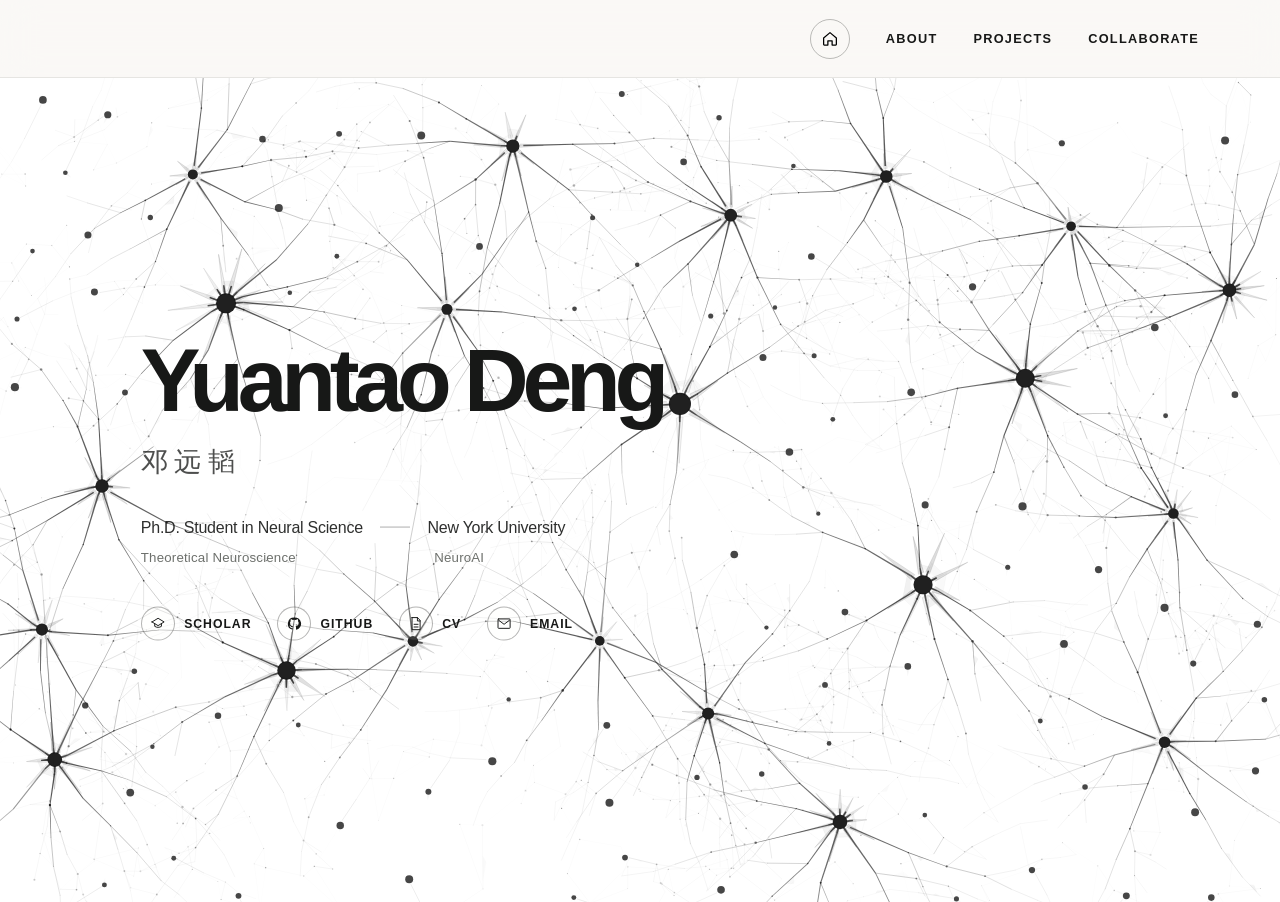
==== docs/index.html @ fa027fdd "Publish personal academic website" ====
<!DOCTYPE html>
<html xmlns="http://www.w3.org/1999/xhtml" lang="en" xml:lang="en"><head>

<meta charset="utf-8">
<meta name="generator" content="quarto-1.10.18">

<meta name="viewport" content="width=device-width, initial-scale=1.0, user-scalable=yes">

<meta name="description" content="The personal website of Yuantao Deng.">

<title>Yuantao Deng</title>
<style>
/* Default styles provided by pandoc.
** See https://pandoc.org/MANUAL.html#variables-for-html for config info.
*/
span.smallcaps{font-variant: small-caps;}
div.columns{display: flex; gap: 1.5em;}
div.column{flex: auto;}
@media screen {
div.columns{gap: min(4vw, 1.5em);}
div.column{overflow-x: auto;}
}
div.hanging-indent{margin-left: 1.5em; text-indent: -1.5em;}
ul.task-list{list-style: none;}
ul.task-list li input[type="checkbox"] {
  width: 0.8em;
  margin: 0 0.8em 0.2em -1em; /* quarto-specific, see https://github.com/quarto-dev/quarto-cli/issues/4556 */ 
  vertical-align: middle;
}
</style>


<script src="site_libs/quarto-nav/quarto-nav.js"></script>
<script src="site_libs/clipboard/clipboard.min.js"></script>
<script src="site_libs/quarto-html/quarto.js" type="module"></script>
<script src="site_libs/quarto-html/tabsets/tabsets.js" type="module"></script>
<script src="site_libs/quarto-html/popper.min.js"></script>
<script src="site_libs/quarto-html/tippy.umd.min.js"></script>
<script src="site_libs/quarto-html/anchor.min.js"></script>
<link href="site_libs/quarto-html/tippy.css" rel="stylesheet">
<link href="site_libs/quarto-html/quarto-syntax-highlighting-64a204ab8560d761af7679ceaba22944.css" rel="stylesheet" id="quarto-text-highlighting-styles">
<script src="site_libs/bootstrap/bootstrap.min.js"></script>
<link href="site_libs/bootstrap/bootstrap-icons.css" rel="stylesheet">
<link href="site_libs/bootstrap/bootstrap-172ba59bd5e0b52282274ba0c0cc16fc.min.css" rel="stylesheet" append-hash="true" id="quarto-bootstrap" data-mode="light">
<script id="quarto-search-options" type="application/json">{
  "language": {
    "search-no-results-text": "No results",
    "search-matching-documents-text": "matching documents",
    "search-copy-link-title": "Copy link to search",
    "search-hide-matches-text": "Hide additional matches",
    "search-more-match-text": "more match in this document",
    "search-more-matches-text": "more matches in this document",
    "search-clear-button-title": "Clear",
    "search-text-placeholder": "",
    "search-detached-cancel-button-title": "Cancel",
    "search-submit-button-title": "Submit",
    "search-label": "Search"
  }
}</script>
<style>html{ scroll-behavior: smooth; }</style>


<link rel="stylesheet" href="styles.css">
</head>

<body class="nav-fixed home-page quarto-light">

<div id="quarto-search-results"></div>
  <header id="quarto-header" class="headroom fixed-top">
    <nav class="navbar navbar-expand-lg " data-bs-theme="dark">
      <div class="navbar-container container-fluid">
      <div class="navbar-brand-container mx-auto">
    <a class="navbar-brand" href="./index.html">
    <span class="navbar-title">Home</span>
    </a>
  </div>
          <button class="navbar-toggler" type="button" data-bs-toggle="collapse" data-bs-target="#navbarCollapse" aria-controls="navbarCollapse" role="menu" aria-expanded="false" aria-label="Toggle navigation" onclick="if (window.quartoToggleHeadroom) { window.quartoToggleHeadroom(); }">
  <span class="navbar-toggler-icon"></span>
</button>
          <div class="collapse navbar-collapse" id="navbarCollapse">
            <ul class="navbar-nav navbar-nav-scroll ms-auto">
  <li class="nav-item">
    <a class="nav-link active" href="./index.html" aria-current="page"> <i class="bi bi-house" role="img" aria-label="Home">
</i> 
<span class="menu-text">Yuantao Deng</span></a>
  </li>  
  <li class="nav-item">
    <a class="nav-link" href="./about.html"> 
<span class="menu-text">About</span></a>
  </li>  
  <li class="nav-item">
    <a class="nav-link" href="./projects.html"> 
<span class="menu-text">Projects</span></a>
  </li>  
  <li class="nav-item">
    <a class="nav-link" href="./contact.html"> 
<span class="menu-text">Collaborate</span></a>
  </li>  
</ul>
          </div> <!-- /navcollapse -->
            <div class="quarto-navbar-tools">
</div>
      </div> <!-- /container-fluid -->
    </nav>
</header>
<!-- content -->
<div id="quarto-content" class="quarto-container page-columns page-rows-contents page-layout-full page-navbar">
<!-- sidebar -->
<!-- margin-sidebar -->
    
<!-- main -->
<main class="content page-columns page-full column-body" id="quarto-document-content">

<header id="title-block-header" class="quarto-title-block default">
<div class="quarto-title">
<h1 class="title">Yuantao Deng</h1>
</div>

<div>
  <div class="description">
    The personal website of Yuantao Deng.
  </div>
</div>


<div class="quarto-title-meta column-body">

    
  
    
  </div>
  


</header>


<div class="home-stage column-screen">
<canvas id="neural-field" class="neural-field" aria-hidden="true"></canvas>

<div class="neural-vignette" aria-hidden="true"></div>
<div class="home-copy">
<h1 class="home-name">
  <span class="home-name__latin">Yuantao Deng</span>
  <span class="home-name__han" lang="zh-Hans">邓远韬</span>
</h1>

<div class="home-affiliation" aria-label="Academic affiliation">
  <span>Ph.D. Student in Neural Science</span>
  <span class="home-affiliation__divider" aria-hidden="true"></span>
  <span>New York University</span>
</div>

<p class="home-interests">
  <span class="home-interests__primary">Theoretical Neuroscience</span>
  <span class="home-interests__dot" aria-hidden="true">·</span>
  <span class="home-interests__secondary">NeuroAI</span>
</p>

<nav class="home-links" aria-label="Academic links">
  <a class="home-link" href="https://scholar.google.com/citations?user=LLRcPywAAAAJ&amp;hl=en" target="_blank" rel="noopener noreferrer" aria-label="Google Scholar">
    <span class="home-link__icon" aria-hidden="true">
      <svg viewbox="0 0 24 24" role="img">
        <path d="M3 9.5 12 4l9 5.5-9 5.5L3 9.5Z"></path>
        <path d="M7 12.2V16c2.7 2 7.3 2 10 0v-3.8"></path>
      </svg>
    </span>
    <span class="home-link__label">Scholar</span>
  </a>

  <a class="home-link home-link--github" href="https://github.com/YuantaoDeng" target="_blank" rel="noopener noreferrer" aria-label="GitHub">
    <span class="home-link__icon" aria-hidden="true">
      <svg viewbox="0 0 24 24" role="img">
        <path d="M12 2.8a9.3 9.3 0 0 0-2.9 18.1c.5.1.7-.2.7-.5v-1.8c-2.8.6-3.4-1.2-3.4-1.2-.5-1.2-1.1-1.5-1.1-1.5-.9-.6.1-.6.1-.6 1 0 1.6 1.1 1.6 1.1.9 1.6 2.4 1.1 2.9.9.1-.7.4-1.1.7-1.4-2.2-.3-4.6-1.1-4.6-4.9 0-1.1.4-2 1-2.7-.1-.3-.4-1.3.1-2.7 0 0 .8-.3 2.8 1a9.4 9.4 0 0 1 5 0c1.9-1.3 2.8-1 2.8-1 .5 1.4.2 2.4.1 2.7.7.7 1 1.6 1 2.7 0 3.8-2.3 4.6-4.6 4.9.4.3.7 1 .7 1.9v2.7c0 .3.2.6.7.5A9.3 9.3 0 0 0 12 2.8Z"></path>
      </svg>
    </span>
    <span class="home-link__label">GitHub</span>
  </a>

  <a class="home-link" href="assets/CV.pdf" target="_blank" rel="noopener noreferrer" aria-label="Curriculum Vitae">
    <span class="home-link__icon" aria-hidden="true">
      <svg viewbox="0 0 24 24" role="img">
        <path d="M6 3h8l4 4v14H6V3Z"></path>
        <path d="M14 3v5h4"></path>
        <path d="M9 13h6M9 17h6"></path>
      </svg>
    </span>
    <span class="home-link__label">CV</span>
  </a>

  <a class="home-link" href="mailto:yd3476@nyu.edu" aria-label="Email Yuantao Deng">
    <span class="home-link__icon" aria-hidden="true">
      <svg viewbox="0 0 24 24" role="img">
        <rect x="3" y="5" width="18" height="14" rx="1"></rect>
        <path d="m4 7 8 6 8-6"></path>
      </svg>
    </span>
    <span class="home-link__label">Email</span>
  </a>
</nav>
</div>
<script src="assets/neural-field.js"></script>
</div>



</main> <!-- /main -->
<script id="quarto-html-after-body" type="application/javascript">
  window.document.addEventListener("DOMContentLoaded", function (event) {
    const icon = "";
    const anchorJS = new window.AnchorJS();
    anchorJS.options = {
      placement: 'right',
      icon: icon
    };
    anchorJS.add('.anchored');
    const isCodeAnnotation = (el) => {
      for (const clz of el.classList) {
        if (clz.startsWith('code-annotation-')) {                     
          return true;
        }
      }
      return false;
    }
    const onCopySuccess = function(e) {
      // button target
      const button = e.trigger;
      // don't keep focus
      button.blur();
      // flash "checked"
      button.classList.add('code-copy-button-checked');
      var currentTitle = button.getAttribute("title");
      button.setAttribute("title", "Copied!");
      let tooltip;
      if (window.bootstrap) {
        button.setAttribute("data-bs-toggle", "tooltip");
        button.setAttribute("data-bs-placement", "left");
        button.setAttribute("data-bs-title", "Copied!");
        tooltip = new bootstrap.Tooltip(button, 
          { trigger: "manual", 
            customClass: "code-copy-button-tooltip",
            offset: [0, -8]});
        tooltip.show();    
      }
      setTimeout(function() {
        if (tooltip) {
          tooltip.hide();
          button.removeAttribute("data-bs-title");
          button.removeAttribute("data-bs-toggle");
          button.removeAttribute("data-bs-placement");
        }
        button.setAttribute("title", currentTitle);
        button.classList.remove('code-copy-button-checked');
      }, 1000);
      // clear code selection
      e.clearSelection();
    }
    const getTextToCopy = function(trigger) {
      const outerScaffold = trigger.parentElement.cloneNode(true);
      const codeEl = outerScaffold.querySelector('code');
      for (const childEl of codeEl.children) {
        if (isCodeAnnotation(childEl)) {
          childEl.remove();
        }
      }
      return codeEl.innerText;
    }
    const clipboard = new window.ClipboardJS('.code-copy-button:not([data-in-quarto-modal])', {
      text: getTextToCopy
    });
    clipboard.on('success', onCopySuccess);
    if (window.document.getElementById('quarto-embedded-source-code-modal')) {
      const clipboardModal = new window.ClipboardJS('.code-copy-button[data-in-quarto-modal]', {
        text: getTextToCopy,
        container: window.document.getElementById('quarto-embedded-source-code-modal')
      });
      clipboardModal.on('success', onCopySuccess);
    }
      var localhostRegex = new RegExp(/^(?:http|https):\/\/localhost\:?[0-9]*\//);
      var mailtoRegex = new RegExp(/^mailto:/);
        var filterRegex = new RegExp('/' + window.location.host + '/');
      var isInternal = (href) => {
          return filterRegex.test(href) || localhostRegex.test(href) || mailtoRegex.test(href);
      }
      // Inspect non-navigation links and adorn them if external
     var links = window.document.querySelectorAll('a[href]:not(.nav-link):not(.navbar-brand):not(.toc-action):not(.sidebar-link):not(.sidebar-item-toggle):not(.pagination-link):not(.no-external):not([aria-hidden]):not(.dropdown-item):not(.quarto-navigation-tool):not(.about-link)');
      for (var i=0; i<links.length; i++) {
        const link = links[i];
        if (!isInternal(link.href)) {
          // undo the damage that might have been done by quarto-nav.js in the case of
          // links that we want to consider external
          if (link.dataset.originalHref !== undefined) {
            link.href = link.dataset.originalHref;
          }
        }
      }
    function tippyHover(el, contentFn, onTriggerFn, onUntriggerFn) {
      const config = {
        allowHTML: true,
        maxWidth: 500,
        delay: 100,
        arrow: false,
        appendTo: function(el) {
            return el.parentElement;
        },
        interactive: true,
        interactiveBorder: 10,
        theme: 'quarto',
        placement: 'bottom-start',
      };
      if (contentFn) {
        config.content = contentFn;
      }
      if (onTriggerFn) {
        config.onTrigger = onTriggerFn;
      }
      if (onUntriggerFn) {
        config.onUntrigger = onUntriggerFn;
      }
      window.tippy(el, config); 
    }
    const noterefs = window.document.querySelectorAll('a[role="doc-noteref"]');
    for (var i=0; i<noterefs.length; i++) {
      const ref = noterefs[i];
      tippyHover(ref, function() {
        // use id or data attribute instead here
        let href = ref.getAttribute('data-footnote-href') || ref.getAttribute('href');
        try { href = new URL(href).hash; } catch {}
        const id = href.replace(/^#\/?/, "");
        const note = window.document.getElementById(id);
        if (note) {
          return note.innerHTML;
        } else {
          return "";
        }
      });
    }
    const xrefs = window.document.querySelectorAll('a.quarto-xref');
    const processXRef = (id, note) => {
      // Strip column container classes
      const stripColumnClz = (el) => {
        el.classList.remove("page-full", "page-columns");
        if (el.children) {
          for (const child of el.children) {
            stripColumnClz(child);
          }
        }
      }
      stripColumnClz(note)
      if (id === null || id.startsWith('sec-')) {
        // Special case sections, only their first couple elements
        const container = document.createElement("div");
        if (note.children && note.children.length > 2) {
          container.appendChild(note.children[0].cloneNode(true));
          for (let i = 1; i < note.children.length; i++) {
            const child = note.children[i];
            if (child.tagName === "P" && child.innerText === "") {
              continue;
            } else {
              container.appendChild(child.cloneNode(true));
              break;
            }
          }
          if (window.Quarto?.typesetMath) {
            window.Quarto.typesetMath(container);
          }
          return container.innerHTML
        } else {
          if (window.Quarto?.typesetMath) {
            window.Quarto.typesetMath(note);
          }
          return note.innerHTML;
        }
      } else {
        // Remove any anchor links if they are present
        const anchorLink = note.querySelector('a.anchorjs-link');
        if (anchorLink) {
          anchorLink.remove();
        }
        if (window.Quarto?.typesetMath) {
          window.Quarto.typesetMath(note);
        }
        if (note.classList.contains("callout")) {
          return note.outerHTML;
        } else {
          return note.innerHTML;
        }
      }
    }
    for (var i=0; i<xrefs.length; i++) {
      const xref = xrefs[i];
      tippyHover(xref, undefined, function(instance) {
        instance.disable();
        let url = xref.getAttribute('href');
        let hash = undefined; 
        if (url.startsWith('#')) {
          hash = url;
        } else {
          try { hash = new URL(url).hash; } catch {}
        }
        if (hash) {
          const id = hash.replace(/^#\/?/, "");
          const note = window.document.getElementById(id);
          if (note !== null) {
            try {
              const html = processXRef(id, note.cloneNode(true));
              instance.setContent(html);
            } finally {
              instance.enable();
              instance.show();
            }
          } else {
            // See if we can fetch this
            fetch(url.split('#')[0])
            .then(res => res.text())
            .then(html => {
              const parser = new DOMParser();
              const htmlDoc = parser.parseFromString(html, "text/html");
              const note = htmlDoc.getElementById(id);
              if (note !== null) {
                const html = processXRef(id, note);
                instance.setContent(html);
              } 
            }).finally(() => {
              instance.enable();
              instance.show();
            });
          }
        } else {
          // See if we can fetch a full url (with no hash to target)
          // This is a special case and we should probably do some content thinning / targeting
          fetch(url)
          .then(res => res.text())
          .then(html => {
            const parser = new DOMParser();
            const htmlDoc = parser.parseFromString(html, "text/html");
            const note = htmlDoc.querySelector('main.content');
            if (note !== null) {
              // This should only happen for chapter cross references
              // (since there is no id in the URL)
              // remove the first header
              if (note.children.length > 0 && note.children[0].tagName === "HEADER") {
                note.children[0].remove();
              }
              const html = processXRef(null, note);
              instance.setContent(html);
            } 
          }).finally(() => {
            instance.enable();
            instance.show();
          });
        }
      }, function(instance) {
      });
    }
        let selectedAnnoteEl;
        const selectorForAnnotation = ( cell, annotation) => {
          let cellAttr = 'data-code-cell="' + cell + '"';
          let lineAttr = 'data-code-annotation="' +  annotation + '"';
          const selector = 'span[' + cellAttr + '][' + lineAttr + ']';
          return selector;
        }
        const selectCodeLines = (annoteEl) => {
          const doc = window.document;
          const targetCell = annoteEl.getAttribute("data-target-cell");
          const targetAnnotation = annoteEl.getAttribute("data-target-annotation");
          const annoteSpan = window.document.querySelector(selectorForAnnotation(targetCell, targetAnnotation));
          const lines = annoteSpan.getAttribute("data-code-lines").split(",");
          const lineIds = lines.map((line) => {
            return targetCell + "-" + line;
          })
          let top = null;
          let height = null;
          let parent = null;
          if (lineIds.length > 0) {
              //compute the position of the single el (top and bottom and make a div)
              const el = window.document.getElementById(lineIds[0]);
              top = el.offsetTop;
              height = el.offsetHeight;
              parent = el.parentElement.parentElement;
            if (lineIds.length > 1) {
              const lastEl = window.document.getElementById(lineIds[lineIds.length - 1]);
              const bottom = lastEl.offsetTop + lastEl.offsetHeight;
              height = bottom - top;
            }
            if (top !== null && height !== null && parent !== null) {
              // cook up a div (if necessary) and position it 
              let div = window.document.getElementById("code-annotation-line-highlight");
              if (div === null) {
                div = window.document.createElement("div");
                div.setAttribute("id", "code-annotation-line-highlight");
                div.style.position = 'absolute';
                parent.appendChild(div);
              }
              div.style.top = top - 2 + "px";
              div.style.height = height + 4 + "px";
              div.style.left = 0;
              let gutterDiv = window.document.getElementById("code-annotation-line-highlight-gutter");
              if (gutterDiv === null) {
                gutterDiv = window.document.createElement("div");
                gutterDiv.setAttribute("id", "code-annotation-line-highlight-gutter");
                gutterDiv.style.position = 'absolute';
                const codeCell = window.document.getElementById(targetCell);
                const gutter = codeCell.querySelector('.code-annotation-gutter');
                gutter.appendChild(gutterDiv);
              }
              gutterDiv.style.top = top - 2 + "px";
              gutterDiv.style.height = height + 4 + "px";
            }
            selectedAnnoteEl = annoteEl;
          }
        };
        const unselectCodeLines = () => {
          const elementsIds = ["code-annotation-line-highlight", "code-annotation-line-highlight-gutter"];
          elementsIds.forEach((elId) => {
            const div = window.document.getElementById(elId);
            if (div) {
              div.remove();
            }
          });
          selectedAnnoteEl = undefined;
        };
          // Handle positioning of the toggle
      window.addEventListener(
        "resize",
        throttle(() => {
          elRect = undefined;
          if (selectedAnnoteEl) {
            selectCodeLines(selectedAnnoteEl);
          }
        }, 10)
      );
      function throttle(fn, ms) {
      let throttle = false;
      let timer;
        return (...args) => {
          if(!throttle) { // first call gets through
              fn.apply(this, args);
              throttle = true;
          } else { // all the others get throttled
              if(timer) clearTimeout(timer); // cancel #2
              timer = setTimeout(() => {
                fn.apply(this, args);
                timer = throttle = false;
              }, ms);
          }
        };
      }
        // Attach click handler to the DT
        const annoteDls = window.document.querySelectorAll('dt[data-target-cell]');
        for (const annoteDlNode of annoteDls) {
          annoteDlNode.addEventListener('click', (event) => {
            const clickedEl = event.target;
            if (clickedEl !== selectedAnnoteEl) {
              unselectCodeLines();
              const activeEl = window.document.querySelector('dt[data-target-cell].code-annotation-active');
              if (activeEl) {
                activeEl.classList.remove('code-annotation-active');
              }
              selectCodeLines(clickedEl);
              clickedEl.classList.add('code-annotation-active');
            } else {
              // Unselect the line
              unselectCodeLines();
              clickedEl.classList.remove('code-annotation-active');
            }
          });
        }
    const findCites = (el) => {
      const parentEl = el.parentElement;
      if (parentEl) {
        const cites = parentEl.dataset.cites;
        if (cites) {
          return {
            el,
            cites: cites.split(' ')
          };
        } else {
          return findCites(el.parentElement)
        }
      } else {
        return undefined;
      }
    };
    var bibliorefs = window.document.querySelectorAll('a[role="doc-biblioref"]');
    for (var i=0; i<bibliorefs.length; i++) {
      const ref = bibliorefs[i];
      const citeInfo = findCites(ref);
      if (citeInfo) {
        tippyHover(citeInfo.el, function() {
          var popup = window.document.createElement('div');
          citeInfo.cites.forEach(function(cite) {
            var citeDiv = window.document.createElement('div');
            citeDiv.classList.add('hanging-indent');
            citeDiv.classList.add('csl-entry');
            var biblioDiv = window.document.getElementById('ref-' + cite);
            if (biblioDiv) {
              citeDiv.innerHTML = biblioDiv.innerHTML;
            }
            popup.appendChild(citeDiv);
          });
          return popup.innerHTML;
        });
      }
    }
  });
  </script>
</div> <!-- /content -->




<script src="site_libs/quarto-html/zenscroll-min.js"></script>
</body></html>
---- docs/site_libs/quarto-html/tippy.css ----
.tippy-box[data-animation=fade][data-state=hidden]{opacity:0}[data-tippy-root]{max-width:calc(100vw - 10px)}.tippy-box{position:relative;background-color:#333;color:#fff;border-radius:4px;font-size:14px;line-height:1.4;white-space:normal;outline:0;transition-property:transform,visibility,opacity}.tippy-box[data-placement^=top]>.tippy-arrow{bottom:0}.tippy-box[data-placement^=top]>.tippy-arrow:before{bottom:-7px;left:0;border-width:8px 8px 0;border-top-color:initial;transform-origin:center top}.tippy-box[data-placement^=bottom]>.tippy-arrow{top:0}.tippy-box[data-placement^=bottom]>.tippy-arrow:before{top:-7px;left:0;border-width:0 8px 8px;border-bottom-color:initial;transform-origin:center bottom}.tippy-box[data-placement^=left]>.tippy-arrow{right:0}.tippy-box[data-placement^=left]>.tippy-arrow:before{border-width:8px 0 8px 8px;border-left-color:initial;right:-7px;transform-origin:center left}.tippy-box[data-placement^=right]>.tippy-arrow{left:0}.tippy-box[data-placement^=right]>.tippy-arrow:before{left:-7px;border-width:8px 8px 8px 0;border-right-color:initial;transform-origin:center right}.tippy-box[data-inertia][data-state=visible]{transition-timing-function:cubic-bezier(.54,1.5,.38,1.11)}.tippy-arrow{width:16px;height:16px;color:#333}.tippy-arrow:before{content:"";position:absolute;border-color:transparent;border-style:solid}.tippy-content{position:relative;padding:5px 9px;z-index:1}
---- docs/site_libs/quarto-html/quarto-syntax-highlighting-64a204ab8560d761af7679ceaba22944.css ----
/* quarto syntax highlight colors */
:root {
  --quarto-hl-ot-color: #003B4F;
  --quarto-hl-at-color: #657422;
  --quarto-hl-ss-color: #20794D;
  --quarto-hl-an-color: #5E5E5E;
  --quarto-hl-fu-color: #4758AB;
  --quarto-hl-st-color: #20794D;
  --quarto-hl-cf-color: #003B4F;
  --quarto-hl-op-color: #5E5E5E;
  --quarto-hl-er-color: #AD0000;
  --quarto-hl-bn-color: #AD0000;
  --quarto-hl-al-color: #AD0000;
  --quarto-hl-va-color: #111111;
  --quarto-hl-bu-color: inherit;
  --quarto-hl-ex-color: inherit;
  --quarto-hl-pp-color: #AD0000;
  --quarto-hl-in-color: #5E5E5E;
  --quarto-hl-vs-color: #20794D;
  --quarto-hl-wa-color: #5E5E5E;
  --quarto-hl-do-color: #5E5E5E;
  --quarto-hl-im-color: #00769E;
  --quarto-hl-ch-color: #20794D;
  --quarto-hl-dt-color: #AD0000;
  --quarto-hl-fl-color: #AD0000;
  --quarto-hl-co-color: #5E5E5E;
  --quarto-hl-cv-color: #5E5E5E;
  --quarto-hl-cn-color: #8f5902;
  --quarto-hl-sc-color: #5E5E5E;
  --quarto-hl-dv-color: #AD0000;
  --quarto-hl-kw-color: #003B4F;
}

/* other quarto variables */
:root {
  --quarto-font-monospace: SFMono-Regular, Menlo, Monaco, Consolas, "Liberation Mono", "Courier New", monospace;
}

/* syntax highlight based on Pandoc's rules */
pre > code.sourceCode > span {
  color: #003B4F;
}

code.sourceCode > span {
  color: #003B4F;
}

div.sourceCode,
div.sourceCode pre.sourceCode {
  color: #003B4F;
}

/* Normal */
code span {
  color: #003B4F;
}

/* Alert */
code span.al {
  color: #AD0000;
  font-style: inherit;
}

/* Annotation */
code span.an {
  color: #5E5E5E;
  font-style: inherit;
}

/* Attribute */
code span.at {
  color: #657422;
  font-style: inherit;
}

/* BaseN */
code span.bn {
  color: #AD0000;
  font-style: inherit;
}

/* BuiltIn */
code span.bu {
  font-style: inherit;
}

/* ControlFlow */
code span.cf {
  color: #003B4F;
  font-weight: bold;
  font-style: inherit;
}

/* Char */
code span.ch {
  color: #20794D;
  font-style: inherit;
}

/* Constant */
code span.cn {
  color: #8f5902;
  font-style: inherit;
}

/* Comment */
code span.co {
  color: #5E5E5E;
  font-style: inherit;
}

/* CommentVar */
code span.cv {
  color: #5E5E5E;
  font-style: italic;
}

/* Documentation */
code span.do {
  color: #5E5E5E;
  font-style: italic;
}

/* DataType */
code span.dt {
  color: #AD0000;
  font-style: inherit;
}

/* DecVal */
code span.dv {
  color: #AD0000;
  font-style: inherit;
}

/* Error */
code span.er {
  color: #AD0000;
  font-style: inherit;
}

/* Extension */
code span.ex {
  font-style: inherit;
}

/* Float */
code span.fl {
  color: #AD0000;
  font-style: inherit;
}

/* Function */
code span.fu {
  color: #4758AB;
  font-style: inherit;
}

/* Import */
code span.im {
  color: #00769E;
  font-style: inherit;
}

/* Information */
code span.in {
  color: #5E5E5E;
  font-style: inherit;
}

/* Keyword */
code span.kw {
  color: #003B4F;
  font-weight: bold;
  font-style: inherit;
}

/* Operator */
code span.op {
  color: #5E5E5E;
  font-style: inherit;
}

/* Other */
code span.ot {
  color: #003B4F;
  font-style: inherit;
}

/* Preprocessor */
code span.pp {
  color: #AD0000;
  font-style: inherit;
}

/* SpecialChar */
code span.sc {
  color: #5E5E5E;
  font-style: inherit;
}

/* SpecialString */
code span.ss {
  color: #20794D;
  font-style: inherit;
}

/* String */
code span.st {
  color: #20794D;
  font-style: inherit;
}

/* Variable */
code span.va {
  color: #111111;
  font-style: inherit;
}

/* VerbatimString */
code span.vs {
  color: #20794D;
  font-style: inherit;
}

/* Warning */
code span.wa {
  color: #5E5E5E;
  font-style: italic;
}

.prevent-inlining {
  content: "</";
}

/*# sourceMappingURL=9d8d5bb603a83b8298b89080a598c93b.css.map */
---- docs/styles.css ----
:root {
  --paper: #faf9f6;
  --paper-solid: #f8f7f3;
  --ink: #171817;
  --muted: #6d706c;
  --line: rgba(23, 24, 23, 0.13);
  --line-strong: rgba(23, 24, 23, 0.28);
  --nav-height: 4.5rem;
  --page-gutter: clamp(1.5rem, 5vw, 4.5rem);
}

html {
  background: var(--paper);
  color-scheme: light;
}

body {
  color: var(--ink);
  background: var(--paper);
  font-family: Inter, ui-sans-serif, -apple-system, BlinkMacSystemFont, "Segoe UI",
    sans-serif;
}

::selection {
  color: var(--paper);
  background: var(--ink);
}

a:focus-visible,
button:focus-visible {
  outline: 2px solid var(--ink);
  outline-offset: 4px;
}

/* A quiet, persistent way to move between the site's main sections. */
.navbar {
  min-height: var(--nav-height);
  padding: 0;
  background: rgba(250, 249, 246, 0.86) !important;
  border-bottom: 1px solid rgba(23, 24, 23, 0.09);
  box-shadow: none;
  backdrop-filter: blur(18px);
  -webkit-backdrop-filter: blur(18px);
}

.navbar > .container-fluid {
  width: 100%;
  max-width: 90rem;
  min-height: var(--nav-height);
  padding-right: var(--page-gutter);
  padding-left: var(--page-gutter);
}

.navbar .navbar-brand-container {
  display: none;
}

.navbar .navbar-brand,
.navbar .nav-link {
  color: var(--ink) !important;
}

.navbar .navbar-brand {
  position: relative;
  display: inline-grid;
  place-items: center;
  width: 2.35rem;
  height: 2.35rem;
  margin: 0;
  padding: 0 !important;
  border: 1px solid var(--line-strong);
  border-radius: 50%;
  font-size: 0;
  font-weight: 700;
  line-height: 1;
  letter-spacing: 0;
  transition:
    color 180ms ease,
    background-color 180ms ease,
    border-color 180ms ease;
}

.navbar .navbar-brand::before {
  position: absolute;
  top: 50%;
  left: 50%;
  width: 1rem;
  height: 1rem;
  background: currentColor;
  content: "";
  transform: translate(-50%, -50%);
  -webkit-mask: url("data:image/svg+xml,%3Csvg xmlns='http://www.w3.org/2000/svg' viewBox='0 0 24 24'%3E%3Cpath d='M3 10.5 12 3l9 7.5v9a1 1 0 0 1-1 1h-5v-6H9v6H4a1 1 0 0 1-1-1v-9Z' fill='none' stroke='black' stroke-width='1.8' stroke-linecap='round' stroke-linejoin='round'/%3E%3C/svg%3E") center / contain no-repeat;
  mask: url("data:image/svg+xml,%3Csvg xmlns='http://www.w3.org/2000/svg' viewBox='0 0 24 24'%3E%3Cpath d='M3 10.5 12 3l9 7.5v9a1 1 0 0 1-1 1h-5v-6H9v6H4a1 1 0 0 1-1-1v-9Z' fill='none' stroke='black' stroke-width='1.8' stroke-linecap='round' stroke-linejoin='round'/%3E%3C/svg%3E") center / contain no-repeat;
}

.navbar .navbar-brand:hover,
.navbar .navbar-brand:focus-visible {
  color: var(--paper) !important;
  background: var(--ink);
  border-color: var(--ink);
  text-decoration: none;
}

.navbar .navbar-nav {
  align-items: center;
  gap: clamp(1.4rem, 2.8vw, 2.75rem);
}

.navbar .navbar-nav .nav-link {
  position: relative;
  display: flex;
  align-items: center;
  min-height: 2.75rem;
  padding: 0.2rem 0 !important;
  font-size: 0.75rem;
  font-weight: 620;
  letter-spacing: 0.1em;
  text-transform: uppercase;
}

.navbar .navbar-nav .nav-link::after {
  position: absolute;
  right: 0;
  bottom: 0.22rem;
  left: 0;
  height: 1px;
  background: currentColor;
  content: "";
  transform: scaleX(0);
  transform-origin: right;
  transition: transform 180ms ease;
}

.navbar .navbar-nav .nav-item:first-child .nav-link {
  position: relative;
  display: inline-grid;
  place-items: center;
  width: 2.35rem;
  height: 2.35rem;
  min-height: 2.35rem;
  padding: 0 !important;
  border: 1px solid var(--line-strong);
  border-radius: 50%;
  font-size: 0;
  letter-spacing: 0;
  transition:
    color 180ms ease,
    background-color 180ms ease,
    border-color 180ms ease;
}

.navbar .navbar-nav .nav-item:first-child .nav-link .bi {
  display: none;
}

.navbar .navbar-nav .nav-item:first-child .nav-link::before {
  position: absolute;
  top: 50%;
  left: 50%;
  width: 1rem;
  height: 1rem;
  background: currentColor;
  content: "";
  transform: translate(-50%, -50%);
  -webkit-mask: url("data:image/svg+xml,%3Csvg xmlns='http://www.w3.org/2000/svg' viewBox='0 0 24 24'%3E%3Cpath d='M3 10.5 12 3l9 7.5v9a1 1 0 0 1-1 1h-5v-6H9v6H4a1 1 0 0 1-1-1v-9Z' fill='none' stroke='black' stroke-width='1.8' stroke-linecap='round' stroke-linejoin='round'/%3E%3C/svg%3E") center / contain no-repeat;
  mask: url("data:image/svg+xml,%3Csvg xmlns='http://www.w3.org/2000/svg' viewBox='0 0 24 24'%3E%3Cpath d='M3 10.5 12 3l9 7.5v9a1 1 0 0 1-1 1h-5v-6H9v6H4a1 1 0 0 1-1-1v-9Z' fill='none' stroke='black' stroke-width='1.8' stroke-linecap='round' stroke-linejoin='round'/%3E%3C/svg%3E") center / contain no-repeat;
}

.navbar .navbar-nav .nav-item:first-child .nav-link::after {
  display: none;
}

.navbar .navbar-nav .nav-item:first-child .nav-link:hover,
.navbar .navbar-nav .nav-item:first-child .nav-link:focus-visible {
  color: var(--paper) !important;
  background: var(--ink);
  border-color: var(--ink);
}

.navbar .nav-link:hover,
.navbar .nav-link:focus-visible,
.navbar .nav-link.active {
  color: #000 !important;
  text-decoration: none;
}

.navbar .navbar-nav .nav-link:hover::after,
.navbar .navbar-nav .nav-link:focus-visible::after,
.navbar .navbar-nav .nav-link.active::after {
  transform: scaleX(1);
  transform-origin: left;
}

.navbar-toggler {
  width: 2.75rem;
  height: 2.75rem;
  padding: 0.55rem;
  border: 1px solid var(--line) !important;
  border-radius: 50%;
  box-shadow: none !important;
}

/* Homepage: remove Quarto's article geometry and title spacing. */
.home-page #title-block-header,
.home-page .quarto-title-block {
  display: none;
}

.home-page #quarto-content,
.home-page main#quarto-document-content {
  width: 100%;
  max-width: none;
  margin: 0;
  padding: 0;
}

.home-page .page-columns {
  display: block;
}

.home-stage {
  position: relative;
  width: 100%;
  min-height: calc(100vh - var(--nav-height));
  min-height: calc(100svh - var(--nav-height));
  margin: 0;
  overflow: hidden;
  isolation: isolate;
  background: #fff;
}

.neural-field {
  position: absolute;
  inset: 0;
  z-index: 0;
  display: block;
  width: 100%;
  height: 100%;
  pointer-events: none;
}

/* The generator leaves real negative space around the name. */
.neural-vignette {
  display: none;
}

.home-copy {
  position: absolute;
  top: 50%;
  left: clamp(1.5rem, 11vw, 11rem);
  z-index: 2;
  width: min(52rem, calc(100% - 3rem));
  margin: 0;
  transform: translateY(-50%);
}

.home-name {
  margin: 0;
  color: var(--ink);
}

.home-name__latin,
.home-name__han {
  display: block;
}

.home-name__latin {
  font-size: clamp(3.6rem, 7vw, 7rem);
  font-weight: 610;
  line-height: 0.9;
  letter-spacing: -0.07em;
  white-space: nowrap;
}

.home-name__han {
  margin-top: clamp(1rem, 2vw, 1.55rem);
  color: rgba(23, 24, 23, 0.76);
  font-family: "PingFang SC", "Hiragino Sans GB", "Microsoft YaHei",
    "Noto Sans CJK SC", sans-serif;
  font-size: clamp(1.25rem, 2.1vw, 2rem);
  font-weight: 500;
  line-height: 1.2;
  letter-spacing: 0.24em;
}

/* Homepage academic identity. */
.home-affiliation {
  display: flex;
  align-items: center;
  flex-wrap: wrap;
  gap: 0.65rem 1rem;
  margin-top: clamp(1.7rem, 3vw, 2.5rem);
  color: rgba(23, 24, 23, 0.9);
  font-size: clamp(0.9rem, 1.25vw, 1.05rem);
  font-weight: 500;
  line-height: 1.4;
  letter-spacing: -0.015em;
}

.home-affiliation__divider {
  display: inline-block;
  width: 1.8rem;
  height: 1px;
  background: rgba(23, 24, 23, 0.35);
}

.home-interests {
  position: relative;
  margin: 0.55rem 0 0;
  color: var(--muted);
  font-size: clamp(0.78rem, 1vw, 0.9rem);
  font-weight: 450;
  line-height: 1.5;
  letter-spacing: 0.015em;
}

.home-interests__dot {
  position: absolute;
  left: calc(12rem + 2vw);
  margin: 0;
  color: rgba(23, 24, 23, 0.35);
  transform: translateX(-50%);
}

.home-interests__secondary {
  position: absolute;
  left: calc(14.25rem + 4vw);
}

/* Homepage academic links. */
.home-links {
  display: flex;
  align-items: center;
  flex-wrap: wrap;
  gap: clamp(1rem, 2vw, 1.75rem);
  margin-top: clamp(1.6rem, 3vw, 2.3rem);
}

.home-link {
  display: inline-flex;
  align-items: center;
  gap: 0.55rem;
  color: var(--ink);
  font-size: 0.72rem;
  font-weight: 620;
  line-height: 1;
  letter-spacing: 0.08em;
  text-decoration: none;
  text-transform: uppercase;
}

.home-link:hover,
.home-link:focus-visible {
  color: var(--ink);
  text-decoration: none;
}

.home-link__icon {
  display: grid;
  place-items: center;
  flex: 0 0 auto;
  width: 2rem;
  height: 2rem;
  color: var(--ink);
  border: 1px solid rgba(23, 24, 23, 0.32);
  border-radius: 50%;
  background: rgba(250, 249, 246, 0.12);
  transition:
    color 180ms ease,
    background-color 180ms ease,
    border-color 180ms ease,
    transform 180ms ease;
}

.home-link__icon svg {
  width: 0.95rem;
  height: 0.95rem;
  fill: none;
  stroke: currentColor;
  stroke-width: 1.45;
  stroke-linecap: round;
  stroke-linejoin: round;
}

.home-link--github .home-link__icon svg {
  fill: currentColor;
  stroke: none;
}

.home-link:hover .home-link__icon,
.home-link:focus-visible .home-link__icon {
  color: var(--paper);
  background: var(--ink);
  border-color: var(--ink);
  transform: translateY(-2px);
}

/* Interior pages share the same restrained, editorial system. */
.interior-page #title-block-header,
.interior-page .quarto-title-block {
  display: none;
}

.interior-page #quarto-content,
.interior-page main#quarto-document-content {
  width: 100%;
  max-width: none;
  margin: 0;
  padding: 0;
}

.interior-page .page-columns {
  display: block;
}

.page-shell {
  width: min(100%, 90rem);
  min-height: calc(100vh - var(--nav-height));
  min-height: calc(100svh - var(--nav-height));
  margin: 0 auto;
  padding: clamp(4.5rem, 9vh, 7.5rem) var(--page-gutter)
    clamp(2.5rem, 6vw, 5rem);
}

.page-intro {
  display: grid;
  grid-template-columns: minmax(7rem, 0.28fr) minmax(0, 1fr);
  column-gap: clamp(2rem, 5vw, 6rem);
  padding-bottom: clamp(3.5rem, 7vw, 6rem);
  border-bottom: 1px solid var(--line);
}

.page-index,
.page-section__label,
.page-placeholder__status {
  margin: 0;
  color: var(--muted);
  font-size: 0.68rem;
  font-weight: 650;
  letter-spacing: 0.14em;
  text-transform: uppercase;
}

.page-index {
  padding-top: 0.8rem;
}

.page-intro h1 {
  grid-column: 2;
  margin: 0;
  color: var(--ink);
  font-size: clamp(4rem, 9vw, 8rem);
  font-weight: 580;
  line-height: 0.82;
  letter-spacing: -0.075em;
}

.page-lede {
  grid-column: 2;
  min-width: 0;
  max-width: 42rem;
  margin: clamp(2.5rem, 5vw, 4.5rem) 0 0;
  color: #3f423f;
  font-size: clamp(1.15rem, 2.2vw, 1.75rem);
  font-weight: 400;
  line-height: 1.5;
  letter-spacing: -0.025em;
  overflow-wrap: anywhere;
}

.inline-han {
  font-family: "PingFang SC", "Hiragino Sans GB", "Microsoft YaHei",
    "Noto Sans CJK SC", sans-serif;
  white-space: nowrap;
}

.page-section {
  display: grid;
  grid-template-columns: minmax(7rem, 0.28fr) minmax(0, 1fr);
  column-gap: clamp(2rem, 5vw, 6rem);
  padding: clamp(3.5rem, 7vw, 6rem) 0;
  border-bottom: 1px solid var(--line);
}

.page-section__label {
  padding-top: 0.45rem;
}

.page-section__body {
  max-width: 46rem;
}

.page-section__body h2 {
  max-width: 38rem;
  margin: 0;
  padding: 0;
  color: var(--ink);
  border: 0;
  font-size: clamp(1.8rem, 3.6vw, 3rem);
  font-weight: 560;
  line-height: 1.08;
  letter-spacing: -0.045em;
}

.page-section__body > p:not(.page-placeholder__status) {
  max-width: 40rem;
  margin: 1.5rem 0 0;
  color: #555955;
  font-size: clamp(1rem, 1.35vw, 1.12rem);
  line-height: 1.75;
}

.about-narrative .about-narrative__lead {
  max-width: 42rem;
  font-size: clamp(1.05rem, 1.55vw, 1.25rem);
  line-height: 1.72;
}

.about-narrative .about-narrative__question {
  max-width: 43rem;
  margin-top: clamp(2.5rem, 5vw, 4rem);
  color: var(--ink);
  font-size: clamp(1.18rem, 2.1vw, 1.6rem);
  line-height: 1.5;
  letter-spacing: -0.025em;
}

.about-narrative__question::before {
  display: block;
  width: 3.25rem;
  height: 1px;
  margin-bottom: clamp(1.25rem, 2.5vw, 2rem);
  background: var(--ink);
  content: "";
}

.education-list {
  margin-top: clamp(2.5rem, 5vw, 4rem);
  border-top: 1px solid var(--line);
}

.about-education .education-list {
  margin-top: 0;
}

.education-item {
  display: grid;
  grid-template-columns: minmax(7.5rem, 0.34fr) minmax(0, 1fr);
  gap: clamp(1.5rem, 4vw, 3.5rem);
  padding: clamp(2rem, 4vw, 3rem) 0;
  border-bottom: 1px solid var(--line);
}

.education-item__period,
.education-item__thesis-label {
  margin: 0;
  color: var(--muted);
  font-size: 0.68rem;
  font-weight: 650;
  letter-spacing: 0.12em;
  text-transform: uppercase;
}

.education-item__period {
  padding-top: 0.35rem;
}

.education-item__details h3 {
  margin: 0;
  color: var(--ink);
  font-weight: 560;
  letter-spacing: -0.03em;
}

.education-item__details h3 {
  font-size: clamp(1.3rem, 2.4vw, 1.85rem);
  line-height: 1.2;
}

.education-item__degree {
  max-width: 32rem;
  margin: 0.65rem 0 0;
  color: #454845;
  font-size: clamp(0.98rem, 1.35vw, 1.1rem);
  line-height: 1.55;
}

.education-item__meta {
  display: flex;
  flex-wrap: wrap;
  gap: 1.25rem clamp(2rem, 5vw, 4rem);
  margin: 1.4rem 0 0;
}

.education-item__meta > div {
  min-width: 8.5rem;
}

.education-item__meta dt {
  margin: 0 0 0.3rem;
  color: var(--muted);
  font-size: 0.62rem;
  font-weight: 650;
  letter-spacing: 0.12em;
  text-transform: uppercase;
}

.education-item__meta dd {
  margin: 0;
  color: #555955;
  font-size: 0.9rem;
  line-height: 1.5;
}

.education-item__thesis {
  max-width: 36rem;
  margin-top: 1.75rem;
  padding-top: 1.5rem;
  border-top: 1px solid var(--line);
}

.education-item__thesis-title {
  margin: 0.65rem 0 0;
  color: var(--ink);
  font-size: clamp(1rem, 1.6vw, 1.2rem);
  line-height: 1.5;
}

.collaborate-intro,
.elsewhere-copy {
  max-width: 42rem;
  margin: 0;
  color: #454845;
  font-size: clamp(1.05rem, 1.55vw, 1.25rem);
  line-height: 1.7;
}

.collaborate-list {
  margin-top: clamp(2.25rem, 4vw, 3.5rem);
  border-top: 1px solid var(--line);
}

.collaborate-item {
  display: grid;
  grid-template-columns: minmax(12rem, 0.7fr) minmax(0, 1fr);
  gap: clamp(2rem, 5vw, 4.5rem);
  padding: clamp(2rem, 4vw, 3rem) 0;
  border-bottom: 1px solid var(--line);
}

.collaborate-item h2 {
  margin: 0;
  color: var(--ink);
  font-size: clamp(1.25rem, 2.25vw, 1.8rem);
  font-weight: 560;
  line-height: 1.2;
  letter-spacing: -0.035em;
}

.collaborate-item p {
  margin: 0;
  color: #555955;
  font-size: clamp(0.98rem, 1.25vw, 1.08rem);
  line-height: 1.7;
}

.collaborate-invite {
  max-width: 42rem;
  margin: clamp(2.5rem, 5vw, 4rem) 0 0;
  padding-left: clamp(1.25rem, 3vw, 2rem);
  color: var(--ink);
  border-left: 1px solid var(--ink);
  font-size: clamp(1.08rem, 1.7vw, 1.3rem);
  line-height: 1.65;
}

.collaborate-invite a {
  color: inherit;
  text-decoration-color: rgba(23, 24, 23, 0.4);
  text-decoration-thickness: 1px;
  text-underline-offset: 0.22em;
}

.elsewhere-section {
  padding-bottom: clamp(4rem, 8vw, 7rem);
}

.elsewhere-links {
  margin-top: clamp(1.75rem, 3.5vw, 2.75rem);
}

.social-icon__dot {
  fill: currentColor;
  stroke: none;
}

.page-placeholder {
  position: relative;
  overflow: hidden;
  box-sizing: border-box;
  width: 100%;
  max-width: 52rem;
  padding: clamp(2rem, 5vw, 4rem);
  background:
    linear-gradient(var(--paper-solid), var(--paper-solid)) padding-box,
    linear-gradient(120deg, var(--line), rgba(23, 24, 23, 0.03)) border-box;
  border: 1px solid transparent;
}

.page-placeholder::after {
  position: absolute;
  top: 0;
  right: 0;
  width: clamp(5rem, 12vw, 10rem);
  height: 1px;
  background: var(--ink);
  content: "";
}

.page-placeholder__status {
  margin-bottom: clamp(2rem, 5vw, 4rem);
}

.page-trail {
  display: flex;
  justify-content: space-between;
  gap: 1rem;
  padding-top: clamp(2rem, 4vw, 3.5rem);
}

.page-trail a {
  display: inline-flex;
  align-items: center;
  gap: 0.65rem;
  min-height: 2.75rem;
  color: var(--ink);
  font-size: 0.75rem;
  font-weight: 650;
  letter-spacing: 0.09em;
  text-decoration: none;
  text-transform: uppercase;
}

.page-trail a span {
  display: inline-block;
  font-size: 1rem;
  font-weight: 400;
  transition: transform 180ms ease;
}

.page-trail a:first-child:hover span,
.page-trail a:first-child:focus-visible span {
  transform: translateX(-0.2rem);
}

.page-trail a:last-child:hover span,
.page-trail a:last-child:focus-visible span {
  transform: translateX(0.2rem);
}

@media (max-width: 991.98px) {
  .navbar > .container-fluid {
    position: relative;
  }

  .navbar .navbar-brand-container {
    position: absolute;
    top: 50%;
    left: 50%;
    margin: 0 !important;
    transform: translate(-50%, -50%);
  }

  .navbar-toggler {
    z-index: 1;
  }

  .navbar-collapse {
    flex-basis: 100%;
    margin: 0.65rem 0 1rem;
    padding: 0.55rem;
    background: rgba(250, 249, 246, 0.98);
    border: 1px solid var(--line);
    border-radius: 0.8rem;
    box-shadow: 0 1rem 2.5rem rgba(23, 24, 23, 0.08);
  }

  .navbar .navbar-nav {
    gap: 0;
  }

  .navbar .navbar-nav .nav-link {
    min-height: 2.75rem;
    padding: 0.65rem 0.8rem !important;
    border-radius: 0.45rem;
  }

  .navbar .navbar-nav .nav-link::after {
    top: 50%;
    right: auto;
    bottom: auto;
    left: 0;
    width: 2px;
    height: 1.2rem;
    transform: translateY(-50%) scaleY(0);
  }

  .navbar .navbar-nav .nav-link:hover,
  .navbar .navbar-nav .nav-link:focus-visible,
  .navbar .navbar-nav .nav-link.active {
    background: rgba(23, 24, 23, 0.045);
  }

  .navbar .navbar-nav .nav-link:hover::after,
  .navbar .navbar-nav .nav-link:focus-visible::after,
  .navbar .navbar-nav .nav-link.active::after {
    transform: translateY(-50%) scaleY(1);
  }
}

@media (max-width: 700px) {
  :root {
    --nav-height: 3.65rem;
    --page-gutter: 1.5rem;
  }

  .navbar .navbar-brand {
    width: 2.25rem;
    height: 2.25rem;
    font-size: 0.68rem;
  }

  .home-stage {
    min-height: calc(100vh - var(--nav-height));
    min-height: calc(100svh - var(--nav-height));
  }

  .home-copy {
    top: 30%;
    left: 1.5rem;
    width: calc(100% - 3rem);
    transform: none;
  }

  .home-name__latin {
    font-size: clamp(2.7rem, 12vw, 4rem);
  }

  .home-name__han {
    margin-top: 0.9rem;
    font-size: clamp(1.12rem, 5.4vw, 1.4rem);
    letter-spacing: 0.2em;
  }

  .home-affiliation {
    align-items: flex-start;
    flex-direction: column;
    gap: 0.22rem;
    margin-top: 1.45rem;
    font-size: 0.88rem;
  }

  .home-affiliation__divider {
    display: none;
  }

  .home-interests {
    margin-top: 0.65rem;
    font-size: 0.76rem;
  }

  .home-interests__dot {
    left: 12.25rem;
  }

  .home-interests__secondary {
    left: 15.4rem;
  }

  .home-links {
    gap: 0.85rem 1.2rem;
    margin-top: 1.45rem;
  }

  .home-link {
    gap: 0.45rem;
    font-size: 0.67rem;
  }

  .home-link__icon {
    width: 1.85rem;
    height: 1.85rem;
  }

  .home-link__icon svg {
    width: 0.88rem;
    height: 0.88rem;
  }

  .page-shell {
    padding-top: clamp(3.5rem, 12vw, 5rem);
  }

  .page-intro,
  .page-section {
    grid-template-columns: minmax(0, 1fr);
    column-gap: 0;
  }

  .page-intro {
    padding-bottom: 3.5rem;
  }

  .page-index {
    padding-top: 0;
    margin-bottom: 2.75rem;
  }

  .page-intro h1 {
    grid-column: 1;
    font-size: clamp(3.5rem, 17vw, 5rem);
  }

  .page-lede {
    grid-column: 1;
    margin-top: 2.5rem;
  }

  .page-section {
    padding: 3.5rem 0;
  }

  .page-section__label {
    padding-top: 0;
    margin-bottom: 2.5rem;
  }

  .education-item {
    grid-template-columns: minmax(0, 1fr);
    gap: 0.9rem;
    padding: 2rem 0;
  }

  .education-item__period {
    padding-top: 0;
  }

  .education-item__meta {
    gap: 1rem 2rem;
    margin-top: 1.2rem;
  }

  .collaborate-item {
    grid-template-columns: minmax(0, 1fr);
    gap: 1rem;
    padding: 2rem 0;
  }

  .page-placeholder {
    padding: 2rem;
  }

  .page-placeholder__status {
    margin-bottom: 2.75rem;
  }

  .page-trail {
    padding-top: 1.75rem;
  }

  .page-trail a {
    font-size: 0.69rem;
  }
}

@media (prefers-reduced-motion: reduce) {
  .navbar .navbar-brand,
  .navbar .navbar-nav .nav-link::after,
  .home-link__icon,
  .page-trail a span {
    transition: none;
  }
}
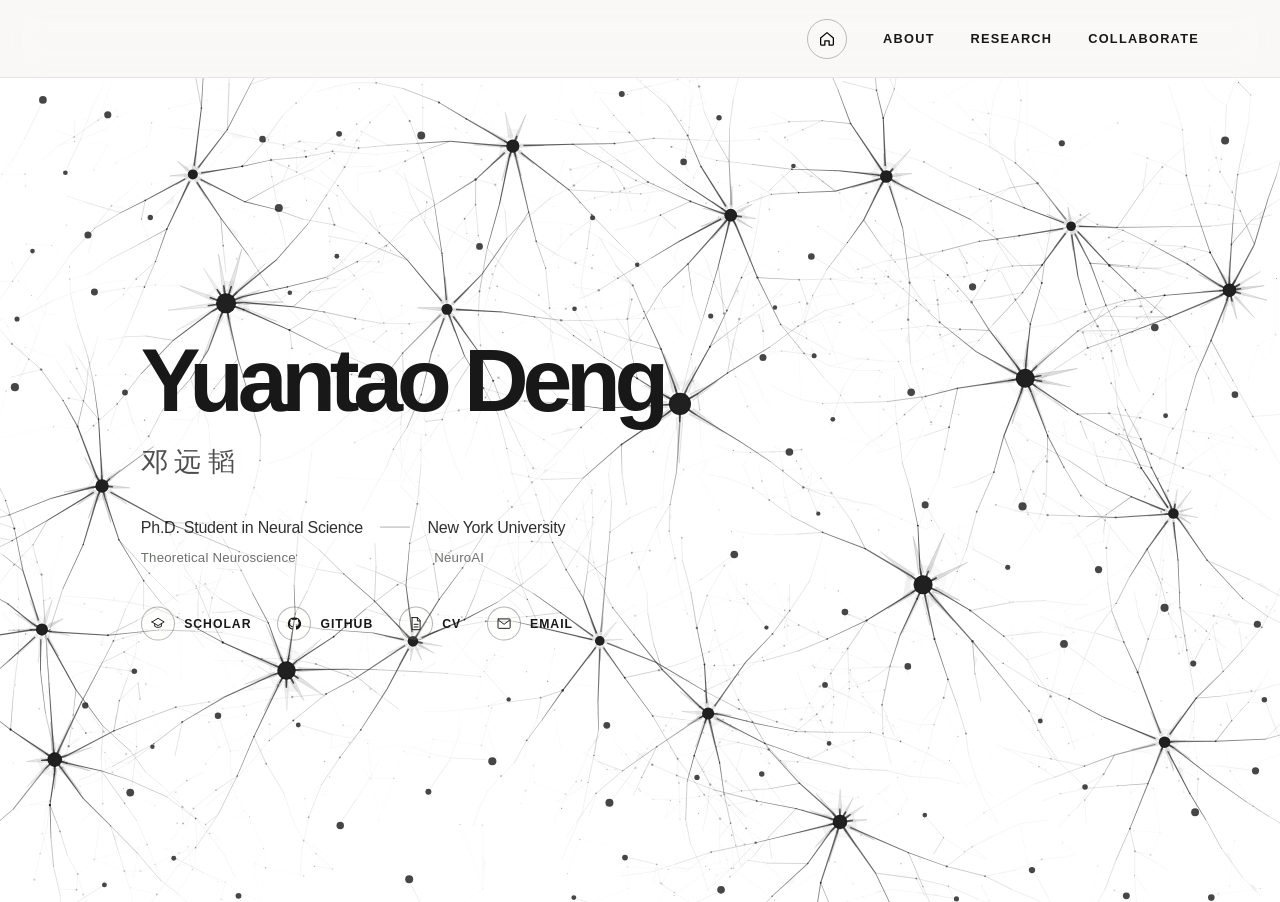
==== commit 9c51903e: "Replace projects with research portfolio" ====
--- a/docs/index.html
+++ b/docs/index.html
@@ -90,7 +90,7 @@
   </li>  
   <li class="nav-item">
     <a class="nav-link" href="./projects.html"> 
-<span class="menu-text">Projects</span></a>
+<span class="menu-text">Research</span></a>
   </li>  
   <li class="nav-item">
     <a class="nav-link" href="./contact.html"> 
--- a/docs/styles.css
+++ b/docs/styles.css
@@ -694,6 +694,154 @@
   stroke: none;
 }
 
+.research-page .page-section__body {
+  max-width: none;
+}
+
+.research-list {
+  border-top: 1px solid var(--line);
+}
+
+.research-item {
+  display: grid;
+  grid-template-columns: minmax(14rem, 0.72fr) minmax(0, 1fr);
+  gap: clamp(2.5rem, 5vw, 5rem);
+  padding: clamp(3rem, 6vw, 5rem) 0;
+  border-bottom: 1px solid var(--line);
+}
+
+.research-item__media {
+  position: relative;
+  display: grid;
+  place-items: center;
+  align-self: start;
+  aspect-ratio: 4 / 3;
+  overflow: hidden;
+  color: var(--muted);
+  background:
+    linear-gradient(135deg, transparent calc(50% - 0.5px), var(--line) 50%, transparent calc(50% + 0.5px)),
+    linear-gradient(45deg, transparent calc(50% - 0.5px), var(--line) 50%, transparent calc(50% + 0.5px)),
+    rgba(23, 24, 23, 0.018);
+  border: 1px solid var(--line);
+}
+
+.research-item__media::after {
+  position: absolute;
+  inset: 0.65rem;
+  border: 1px solid rgba(23, 24, 23, 0.06);
+  content: "";
+}
+
+.research-item__media-number,
+.research-item__media-label,
+.research-item__type {
+  color: var(--muted);
+  font-size: 0.65rem;
+  font-weight: 650;
+  letter-spacing: 0.13em;
+  text-transform: uppercase;
+}
+
+.research-item__media-number {
+  position: absolute;
+  top: 1.15rem;
+  left: 1.15rem;
+}
+
+.research-item__media-label {
+  position: relative;
+  z-index: 1;
+  padding: 0.45rem 0.7rem;
+  background: var(--paper-solid);
+}
+
+.research-item__type {
+  margin: 0 0 1.15rem;
+}
+
+.research-item__content h2 {
+  max-width: 38rem;
+  margin: 0;
+  color: var(--ink);
+  font-size: clamp(1.75rem, 3.2vw, 2.7rem);
+  font-weight: 560;
+  line-height: 1.08;
+  letter-spacing: -0.045em;
+}
+
+.research-item__context {
+  display: flex;
+  flex-wrap: wrap;
+  gap: 0.35rem 1.25rem;
+  margin: 1.25rem 0 0;
+  color: #454845;
+  font-size: 0.92rem;
+  font-style: italic;
+  line-height: 1.55;
+}
+
+.research-item__context span + span::before {
+  margin-right: 1.25rem;
+  color: rgba(23, 24, 23, 0.32);
+  content: "·";
+}
+
+.research-item__advisor {
+  margin: 0.35rem 0 0;
+  color: #555955;
+  font-size: 0.88rem;
+  font-style: italic;
+  line-height: 1.55;
+}
+
+.research-item__copy {
+  max-width: 42rem;
+  margin-top: clamp(1.75rem, 3vw, 2.5rem);
+}
+
+.research-item__copy p {
+  margin: 0;
+  color: #555955;
+  font-size: clamp(0.98rem, 1.22vw, 1.08rem);
+  line-height: 1.75;
+}
+
+.research-item__copy p + p {
+  margin-top: 1.15rem;
+}
+
+.research-item__link {
+  display: inline-flex;
+  align-items: center;
+  gap: 0.55rem;
+  margin-top: 1.75rem;
+  color: var(--ink);
+  font-size: 0.7rem;
+  font-weight: 650;
+  letter-spacing: 0.1em;
+  text-decoration: none;
+  text-transform: uppercase;
+}
+
+.research-item__link span {
+  font-size: 0.95rem;
+  font-weight: 400;
+  transition: transform 180ms ease;
+}
+
+.research-item__link:hover,
+.research-item__link:focus-visible {
+  color: var(--ink);
+  text-decoration: underline;
+  text-decoration-thickness: 1px;
+  text-underline-offset: 0.28em;
+}
+
+.research-item__link:hover span,
+.research-item__link:focus-visible span {
+  transform: translate(0.16rem, -0.16rem);
+}
+
 .page-placeholder {
   position: relative;
   overflow: hidden;
@@ -956,6 +1104,25 @@
     padding: 2rem 0;
   }
 
+  .research-item {
+    grid-template-columns: minmax(0, 1fr);
+    gap: 2rem;
+    padding: 3rem 0;
+  }
+
+  .research-item__media {
+    width: min(100%, 30rem);
+  }
+
+  .research-item__context {
+    display: grid;
+    gap: 0.15rem;
+  }
+
+  .research-item__context span + span::before {
+    display: none;
+  }
+
   .page-placeholder {
     padding: 2rem;
   }
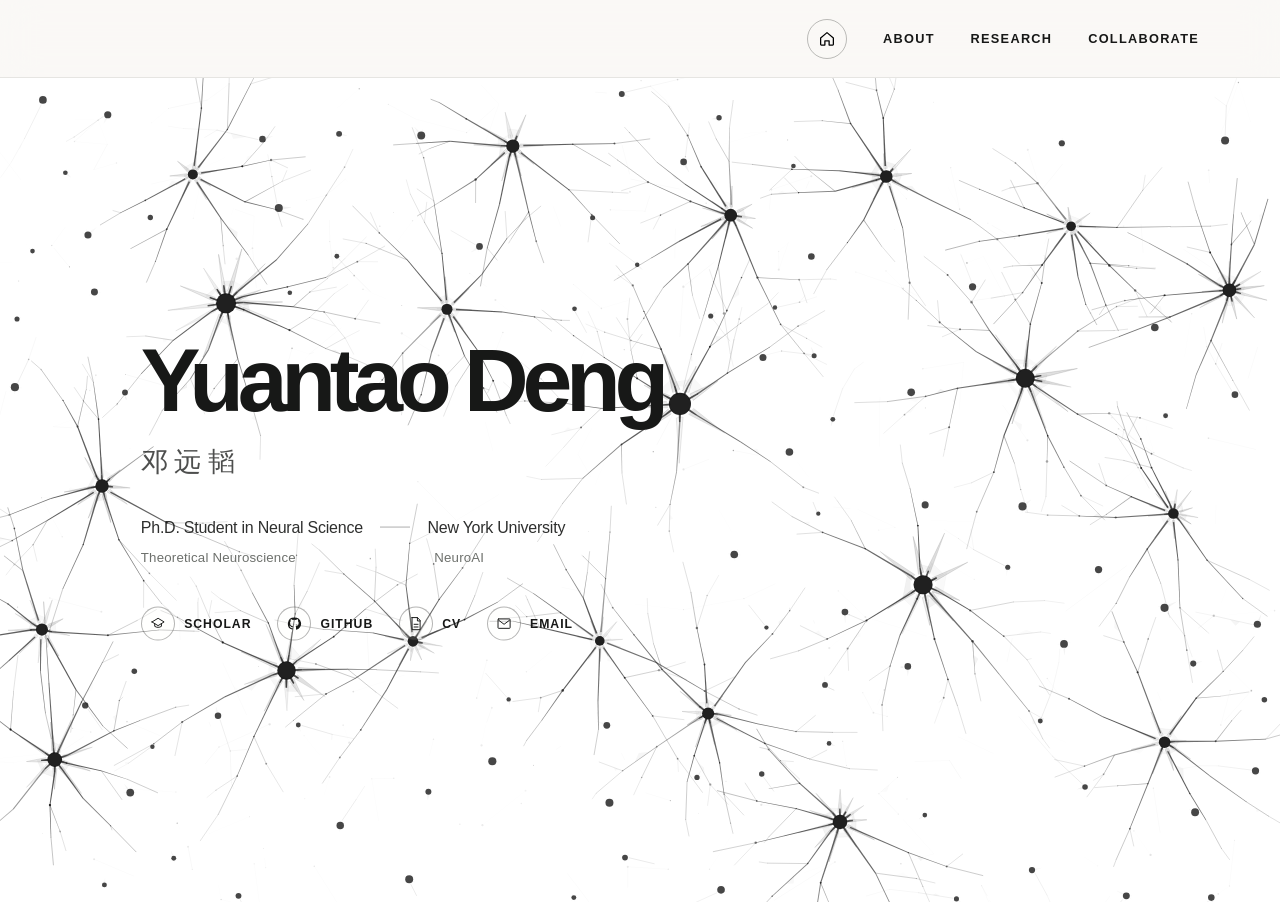
==== commit e81021e8: "Add privacy-conscious Umami analytics" ====
--- a/docs/index.html
+++ b/docs/index.html
@@ -58,6 +58,7 @@
   }
 }</script>
 <style>html{ scroll-behavior: smooth; }</style>
+<script defer="" src="https://cloud.umami.is/script.js" data-website-id="06179c90-f84c-49b0-8b2d-92173763c3ce" data-domains="yuantaodeng.github.io" data-do-not-track="true" data-exclude-search="true"></script>
 
 
 <link rel="stylesheet" href="styles.css">
--- a/docs/styles.css
+++ b/docs/styles.css
@@ -704,36 +704,24 @@
 
 .research-item {
   display: grid;
-  grid-template-columns: minmax(14rem, 0.72fr) minmax(0, 1fr);
-  gap: clamp(2.5rem, 5vw, 5rem);
+  grid-template-columns: minmax(18rem, 0.95fr) minmax(0, 1fr);
+  gap: clamp(2rem, 4vw, 4rem);
   padding: clamp(3rem, 6vw, 5rem) 0;
   border-bottom: 1px solid var(--line);
 }
 
 .research-item__media {
   position: relative;
-  display: grid;
-  place-items: center;
+  box-sizing: border-box;
   align-self: start;
   aspect-ratio: 4 / 3;
   overflow: hidden;
-  color: var(--muted);
-  background:
-    linear-gradient(135deg, transparent calc(50% - 0.5px), var(--line) 50%, transparent calc(50% + 0.5px)),
-    linear-gradient(45deg, transparent calc(50% - 0.5px), var(--line) 50%, transparent calc(50% + 0.5px)),
-    rgba(23, 24, 23, 0.018);
+  margin: 0;
+  padding: 0;
+  background: var(--paper);
   border: 1px solid var(--line);
 }
 
-.research-item__media::after {
-  position: absolute;
-  inset: 0.65rem;
-  border: 1px solid rgba(23, 24, 23, 0.06);
-  content: "";
-}
-
-.research-item__media-number,
-.research-item__media-label,
 .research-item__type {
   color: var(--muted);
   font-size: 0.65rem;
@@ -742,17 +730,12 @@
   text-transform: uppercase;
 }
 
-.research-item__media-number {
-  position: absolute;
-  top: 1.15rem;
-  left: 1.15rem;
-}
-
-.research-item__media-label {
-  position: relative;
-  z-index: 1;
-  padding: 0.45rem 0.7rem;
-  background: var(--paper-solid);
+.research-item__media img {
+  display: block;
+  width: 100%;
+  height: 100%;
+  object-fit: contain;
+  mix-blend-mode: multiply;
 }
 
 .research-item__type {
@@ -840,6 +823,12 @@
 .research-item__link:hover span,
 .research-item__link:focus-visible span {
   transform: translate(0.16rem, -0.16rem);
+}
+
+.research-item--depth-output .research-item__media img {
+  object-fit: cover;
+  object-position: right center;
+  mix-blend-mode: normal;
 }
 
 .page-placeholder {
